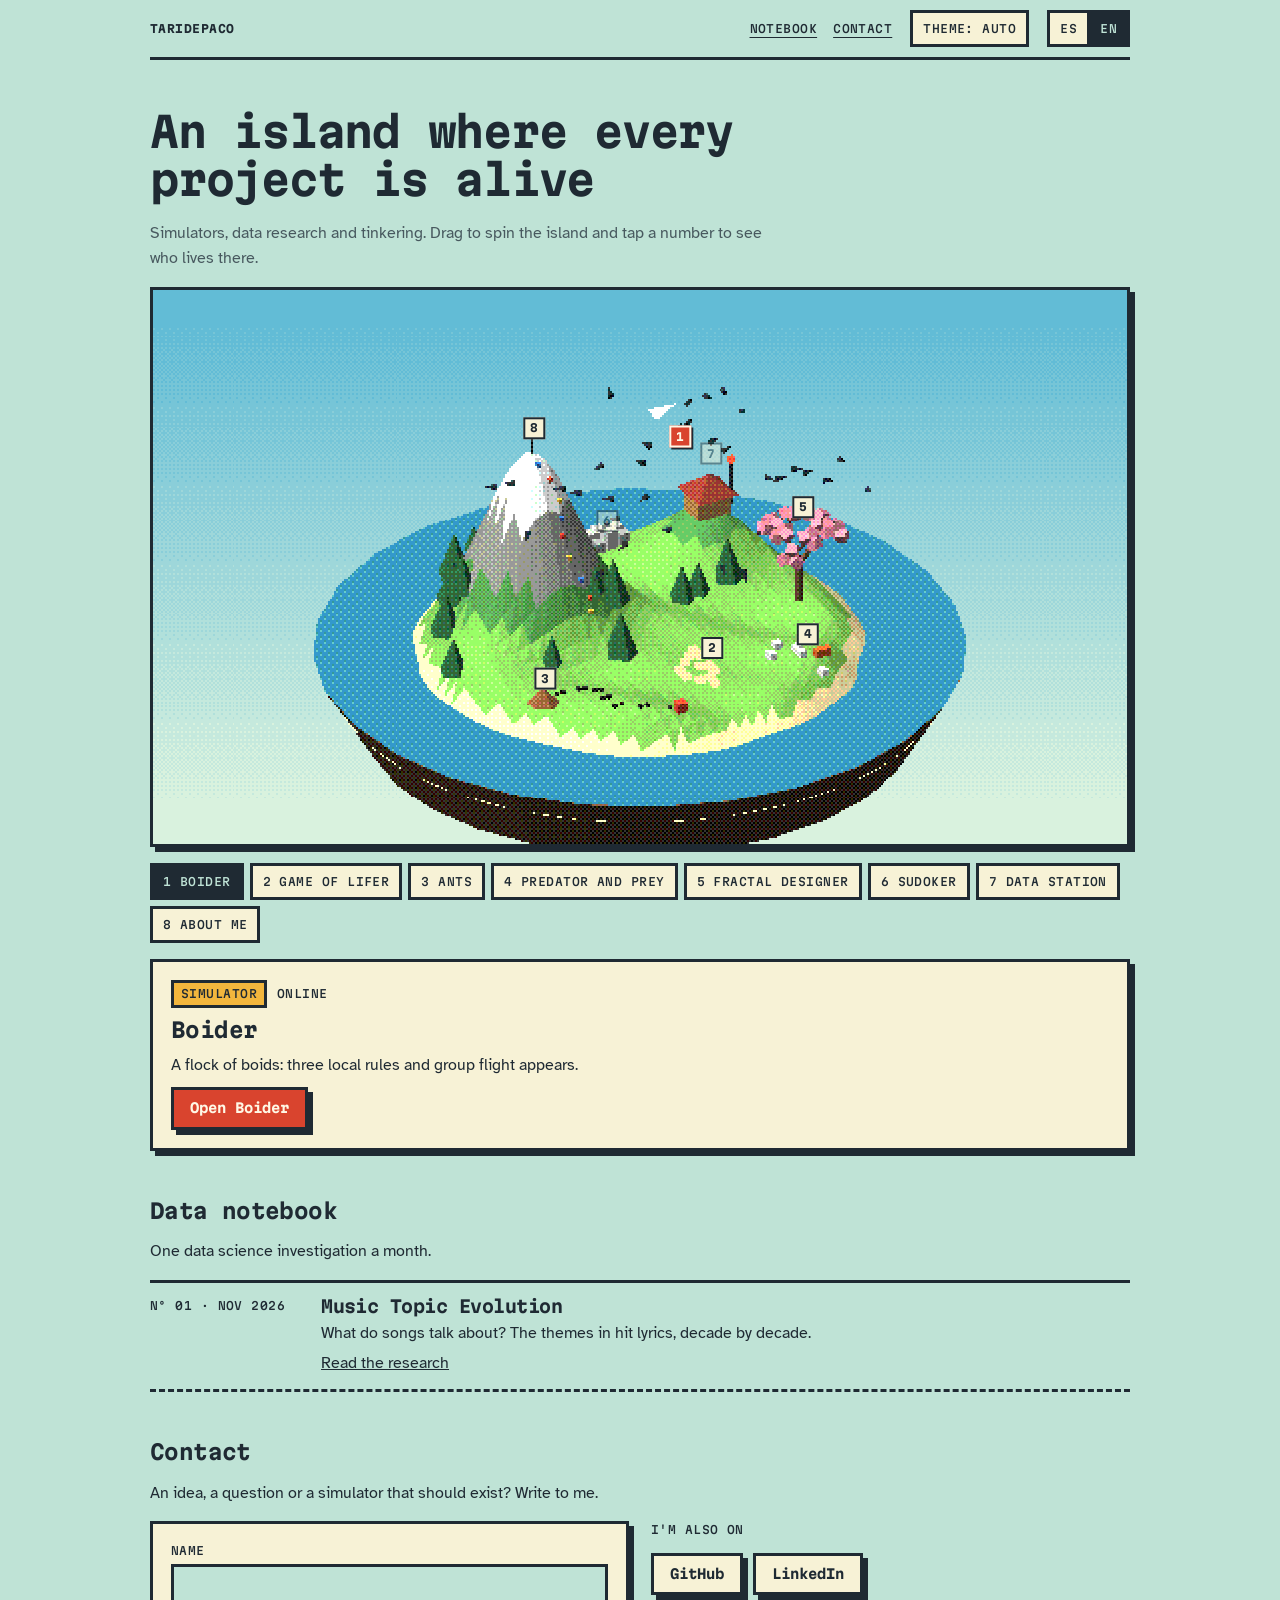
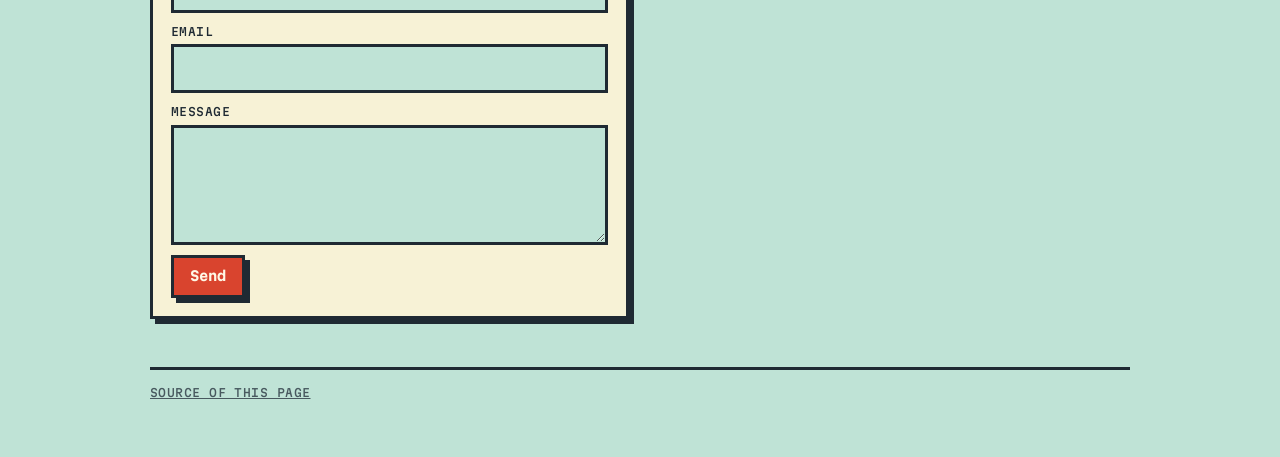
==== web/index.html @ cd47b2d7 "Publicar con GitHub Actions y guardar aquí el despliegue común - La web pasa a web/. deploy/build.sh" ====
<!DOCTYPE html>
<html lang="es">

<head>
  <meta charset="utf-8">
  <meta name="viewport" content="width=device-width, initial-scale=1, viewport-fit=cover">
  <title>taridepaco</title>
  <meta name="description" content="Simuladores, investigaciones de datos y cacharros de taridepaco, en una isla donde cada proyecto está vivo.">
  <meta property="og:title" content="taridepaco">
  <meta property="og:description" content="Simuladores, investigaciones de datos y cacharros, en una isla donde cada proyecto está vivo.">
  <meta property="og:type" content="website">
  <meta property="og:url" content="https://taridepaco.github.io/">
  <meta name="theme-color" content="#bfe3d6">
  <link rel="icon" href="img/favicon.svg" type="image/svg+xml">
  <script>
    // idioma antes del primer pintado: ?lang=, luego la última elección, luego el navegador
    (function () {
      var l = null;
      try {
        var q = new URLSearchParams(location.search).get("lang"), s = null;
        try { s = localStorage.getItem("taridepaco-lang"); } catch (e) { /* sin almacenamiento */ }
        var n = (navigator.languages && navigator.languages[0]) || navigator.language || "";
        l = q || s || (/^es/i.test(n) ? "es" : "en");
      } catch (e) { /* navegador antiguo */ }
      document.documentElement.lang = l === "en" ? "en" : "es";
    })();
  </script>
  <script src="js/theme.js"></script>
  <link rel="preconnect" href="https://fonts.googleapis.com">
  <link rel="preconnect" href="https://fonts.gstatic.com" crossorigin>
  <link rel="stylesheet" href="https://fonts.googleapis.com/css2?family=Atkinson+Hyperlegible:ital,wght@0,400;0,700;1,400&family=Martian+Mono:wght@500;700&display=swap">
  <link rel="stylesheet" href="css/system.css">
  <link rel="stylesheet" href="css/landing.css">
</head>

<body>
  <div class="wrap">
    <header class="topbar">
      <a class="brand util" href="https://github.com/taridepaco" target="_blank" rel="noopener me">taridepaco</a>
      <nav class="util" aria-label="Secciones / Sections">
        <a href="#cuaderno" data-i18n="nav.notebook">Cuaderno</a>
        <a href="#contacto" data-i18n="nav.contact">Contacto</a>
      </nav>
      <button class="chip" type="button" id="theme-btn">Tema: auto</button>
      <div class="lang-switch" role="group" aria-label="Language / Idioma">
        <button type="button" data-lang="es" lang="es" aria-label="Español" aria-pressed="true">ES</button>
        <button type="button" data-lang="en" lang="en" aria-label="English" aria-pressed="false">EN</button>
      </div>
    </header>

    <main class="wrap">
      <section class="hero" id="isla">
        <h1 data-i18n="h1">Una isla donde cada proyecto está vivo</h1>
        <p class="pitch" data-i18n="pitch">Simuladores, investigaciones de datos y cacharros. Arrastra para girar la isla y toca un número para ver quién vive ahí.</p>
        <div class="screen" id="screen"><canvas aria-hidden="true"></canvas></div>
        <div class="legend" id="legend" role="group"></div>
        <article class="card" aria-live="polite">
          <div class="row"><span class="tag" id="c-kind"></span><span class="util" id="c-status"></span></div>
          <h2 id="c-name"></h2>
          <p id="c-desc"></p>
          <div class="row"><a class="btn" id="c-link" hidden></a></div>
        </article>
      </section>

      <section id="cuaderno">
        <h2 data-i18n="nb.h">Cuaderno de datos</h2>
        <p data-i18n="nb.p">Una investigación de data science al mes.</p>
        <ol class="issues" id="issues"></ol>
      </section>

      <section id="contacto">
        <h2 data-i18n="ct.h">Contacto</h2>
        <p data-i18n="ct.p">¿Una idea, una duda o un simulador que debería existir? Escríbeme.</p>
        <div class="contact">
          <form class="card" id="contact-form" action="https://formspree.io/f/myybvgwj" method="POST">
            <label><span class="util" data-i18n="f.name">Nombre</span>
              <input id="f-name" type="text" name="name" autocomplete="name" required></label>
            <label><span class="util" data-i18n="f.mail">Correo</span>
              <input id="f-mail" type="email" name="_replyto" autocomplete="email" required></label>
            <label><span class="util" data-i18n="f.msg">Mensaje</span>
              <textarea id="f-msg" name="message" required></textarea></label>
            <div class="hp" aria-hidden="true"><input type="text" name="_gotcha" tabindex="-1" autocomplete="off"></div>
            <div class="row"><button class="btn" type="submit" id="f-send" data-i18n="f.send">Enviar</button></div>
            <p id="f-note" role="status" hidden></p>
          </form>
          <div class="side">
            <span class="util" data-i18n="ct.links">También estoy en</span>
            <div class="row">
              <a class="btn ghost" href="https://github.com/taridepaco" target="_blank" rel="noopener me">GitHub</a>
              <a class="btn ghost" href="https://es.linkedin.com/in/daniel-tar%C3%AD-b38a69b1" target="_blank" rel="noopener me">LinkedIn</a>
            </div>
          </div>
        </div>
      </section>
    </main>

    <footer class="util">
      <a href="https://github.com/taridepaco/taridepaco.github.io" target="_blank" rel="noopener" data-i18n="foot.code">Código de esta página</a>
    </footer>
  </div>

  <script src="js/vendor/three.min.js"></script>
  <script src="js/data.js"></script>
  <script src="js/island.js"></script>
  <script src="js/main.js"></script>
</body>

</html>
---- web/css/system.css ----
/* taridepaco · sistema común
   Tokens y piezas compartidas por la landing y las páginas de proyecto.
   Para usarlo en otro repositorio: copia este archivo y enlázalo junto a las fuentes:
   <link rel="stylesheet" href="https://fonts.googleapis.com/css2?family=Atkinson+Hyperlegible:ital,wght@0,400;0,700;1,400&family=Martian+Mono:wght@500;700&display=swap">
   Tema: claro por defecto, oscuro si el sistema lo pide; data-theme="light|dark" en <html> manda sobre
   el sistema (lo gestiona js/theme.js).
   Reglas de la casa: esquinas cuadradas, bordes gruesos, sombras duras sin desenfoque. */
:root {
  --bg: #bfe3d6;
  --surface: #f7f2d6;
  --ink: #1f2a33;
  --muted: #48595f;
  --accent: #d9442e;
  --accent-ink: #fff8e6;
  --second: #f2b63d;
  --on-second: #1f2a33;
  --line: #1f2a33;
  --shade: #1f2a33;

  --f-display: "Martian Mono", "Consolas", "Courier New", monospace;
  --f-body: "Atkinson Hyperlegible", "Verdana", sans-serif;
  --f-util: "Martian Mono", "Consolas", "Courier New", monospace;

  --bw: 3px;
  --shadow: 5px 5px 0 var(--shade);
  --h1: clamp(1.55rem, 4.6vw, 2.6rem);
  --h2: 1.3rem;
  --body: 1.02rem;
  --util: .7rem;
  color-scheme: light;
}

/* paleta oscura: los dos bloques deben llevar los mismos valores */
@media (prefers-color-scheme: dark) {
  :root:not([data-theme="light"]) {
    --bg: #12222b;
    --surface: #1d343e;
    --ink: #f1ead0;
    --muted: #a3b8b3;
    --accent: #f0694a;
    --accent-ink: #14202a;
    --second: #f2b63d;
    --on-second: #14202a;
    --line: #f1ead0;
    --shade: #050b0f;
    color-scheme: dark;
  }
}
:root[data-theme="dark"] {
  --bg: #12222b;
  --surface: #1d343e;
  --ink: #f1ead0;
  --muted: #a3b8b3;
  --accent: #f0694a;
  --accent-ink: #14202a;
  --second: #f2b63d;
  --on-second: #14202a;
  --line: #f1ead0;
  --shade: #050b0f;
  color-scheme: dark;
}

*, *::before, *::after { box-sizing: border-box; }
body {
  margin: 0;
  background: var(--bg);
  color: var(--ink);
  font-family: var(--f-body);
  font-size: var(--body);
  line-height: 1.55;
}
h1, h2, h3 {
  font-family: var(--f-display);
  font-weight: 700;
  line-height: 1.15;
  letter-spacing: -.03em;
  margin: 0;
  text-wrap: balance;
}
h1 { font-size: var(--h1); }
h2 { font-size: var(--h2); }
h3 { font-size: 1.05em; }
p { margin: 0; max-width: 62ch; }
a { color: inherit; }
button { font: inherit; color: inherit; cursor: pointer; }
img { max-width: 100%; }
[hidden] { display: none !important; }
:focus-visible { outline: 3px solid var(--accent); outline-offset: 2px; }

/* etiqueta pequeña en mayúsculas */
.util {
  font-family: var(--f-util);
  font-weight: 500;
  font-size: var(--util);
  letter-spacing: .04em;
  text-transform: uppercase;
}
.muted { color: var(--muted); }

/* caja */
.card {
  border: var(--bw) solid var(--line);
  box-shadow: var(--shadow);
  background: var(--surface);
  padding: 18px;
  display: flex;
  flex-direction: column;
  gap: 10px;
  min-width: 0;
}
.row { display: flex; flex-wrap: wrap; gap: 10px; align-items: center; }

.tag {
  font-family: var(--f-util);
  font-weight: 500;
  font-size: var(--util);
  letter-spacing: .04em;
  text-transform: uppercase;
  border: var(--bw) solid var(--line);
  padding: 2px 7px;
  background: var(--second);
  color: var(--on-second);
}

.btn {
  display: inline-block;
  font-family: var(--f-display);
  font-weight: 700;
  font-size: .82em;
  text-decoration: none;
  background: var(--accent);
  color: var(--accent-ink);
  border: var(--bw) solid var(--line);
  box-shadow: var(--shadow);
  padding: 8px 16px;
}
.btn.ghost { background: var(--surface); color: var(--ink); }
.btn:active { transform: translate(2px, 2px); box-shadow: 3px 3px 0 var(--shade); }
.btn[disabled] { opacity: .6; cursor: default; }

/* botón pequeño conmutable: selector de idioma, filtros, leyendas */
.chip, .lang-switch button {
  font-family: var(--f-util);
  font-weight: 500;
  font-size: var(--util);
  letter-spacing: .04em;
  text-transform: uppercase;
  background: var(--surface);
  border: var(--bw) solid var(--line);
  padding: 7px 10px;
  min-height: 36px;
}
.chip[aria-pressed="true"], .lang-switch button[aria-pressed="true"] { background: var(--ink); color: var(--bg); }
.lang-switch { display: flex; }
.lang-switch button + button { border-left: 0; }

/* formularios */
label { display: flex; flex-direction: column; gap: 4px; }
input, textarea {
  font: inherit;
  color: var(--ink);
  background: var(--bg);
  border: var(--bw) solid var(--line);
  border-radius: 0;
  padding: 9px 10px;
  width: 100%;
}
textarea { min-height: 120px; resize: vertical; }

@media (prefers-reduced-motion: reduce) {
  .btn:active { transform: none; }
}
---- web/css/landing.css ----
/* Lo que solo usa la portada: la barra, la pantalla de la isla y el cuaderno. */
body {
  padding: 0 max(16px, env(safe-area-inset-right, 0px)) 56px max(16px, env(safe-area-inset-left, 0px));
}
.wrap { max-width: 980px; margin: 0 auto; display: flex; flex-direction: column; gap: 48px; }

.topbar {
  position: sticky;
  top: 0;
  z-index: 5;
  background: var(--bg);
  padding: 10px 0;
  padding-top: max(10px, env(safe-area-inset-top, 0px));
  display: flex;
  flex-wrap: wrap;
  gap: 8px 18px;
  align-items: center;
  border-bottom: var(--bw) solid var(--line);
}
.topbar .brand { font-weight: 700; text-decoration: none; margin-right: auto; }
.topbar nav { display: flex; gap: 16px; }
.topbar nav a { text-underline-offset: 4px; }

.hero { display: flex; flex-direction: column; gap: 16px; }
.hero .pitch { color: var(--muted); }

.screen {
  position: relative;
  border: var(--bw) solid var(--line);
  box-shadow: var(--shadow);
  background: var(--surface);
  aspect-ratio: 16 / 10;
  max-height: 560px;
  width: 100%;
  overflow: hidden;
  touch-action: pan-y;
  cursor: grab;
  user-select: none;
  -webkit-user-select: none;
}
.screen:active { cursor: grabbing; }
.screen canvas { display: block; width: 100%; height: 100%; image-rendering: pixelated; }
.screen.no-gl { aspect-ratio: auto; min-height: 0; height: 12px; cursor: default; }
.screen.no-gl .mk, .screen.no-gl canvas { display: none; }
@media (max-width: 620px) { .screen { aspect-ratio: 1 / 1; } }

.mk {
  position: absolute;
  left: 0;
  top: 0;
  width: 34px;
  height: 34px;
  margin: -17px 0 0 -17px;
  padding: 0;
  background: none;
  border: 0;
  display: grid;
  place-items: center;
}
.mk span {
  width: 22px;
  height: 22px;
  display: grid;
  place-items: center;
  background: var(--surface);
  color: var(--ink);
  border: 2px solid var(--ink);
  font-family: var(--f-util);
  font-weight: 700;
  font-size: 11px;
  line-height: 1;
}
.mk[aria-pressed="true"] span { background: var(--accent); color: var(--accent-ink); border-color: var(--accent-ink); }
/* el elegido con página se ve como un botón: otro toque lo abre */
.mk.go span { box-shadow: 2px 2px 0 var(--shade); }
@media (hover: hover) {
  .mk.go:hover span { transform: translate(-1px, -1px); box-shadow: 3px 3px 0 var(--shade); }
}
.mk.go:active span { transform: translate(1px, 1px); box-shadow: 1px 1px 0 var(--shade); }
.mk.far { opacity: .45; }

.legend { display: flex; flex-wrap: wrap; gap: 6px; }

section { display: flex; flex-direction: column; gap: 16px; scroll-margin-top: 80px; }

.issues { list-style: none; margin: 0; padding: 0; border-top: var(--bw) solid var(--line); }
.issues li {
  display: grid;
  grid-template-columns: 9.5em 1fr;
  gap: 4px 16px;
  padding: 14px 0;
  border-bottom: var(--bw) dashed var(--line);
}
.issues li > * { min-width: 0; }
.issues .body { display: flex; flex-direction: column; gap: 4px; }
@media (max-width: 520px) { .issues li { grid-template-columns: 1fr; } }

.contact { display: grid; grid-template-columns: repeat(auto-fit, minmax(260px, 1fr)); gap: 22px; align-items: start; }
.contact form { display: flex; flex-direction: column; gap: 10px; }
.contact .hp { position: absolute; left: -9999px; width: 1px; height: 1px; overflow: hidden; }
.contact .side { display: flex; flex-direction: column; gap: 14px; }

footer { border-top: var(--bw) solid var(--line); padding-top: 14px; display: flex; flex-wrap: wrap; gap: 8px 18px; justify-content: space-between; color: var(--muted); }
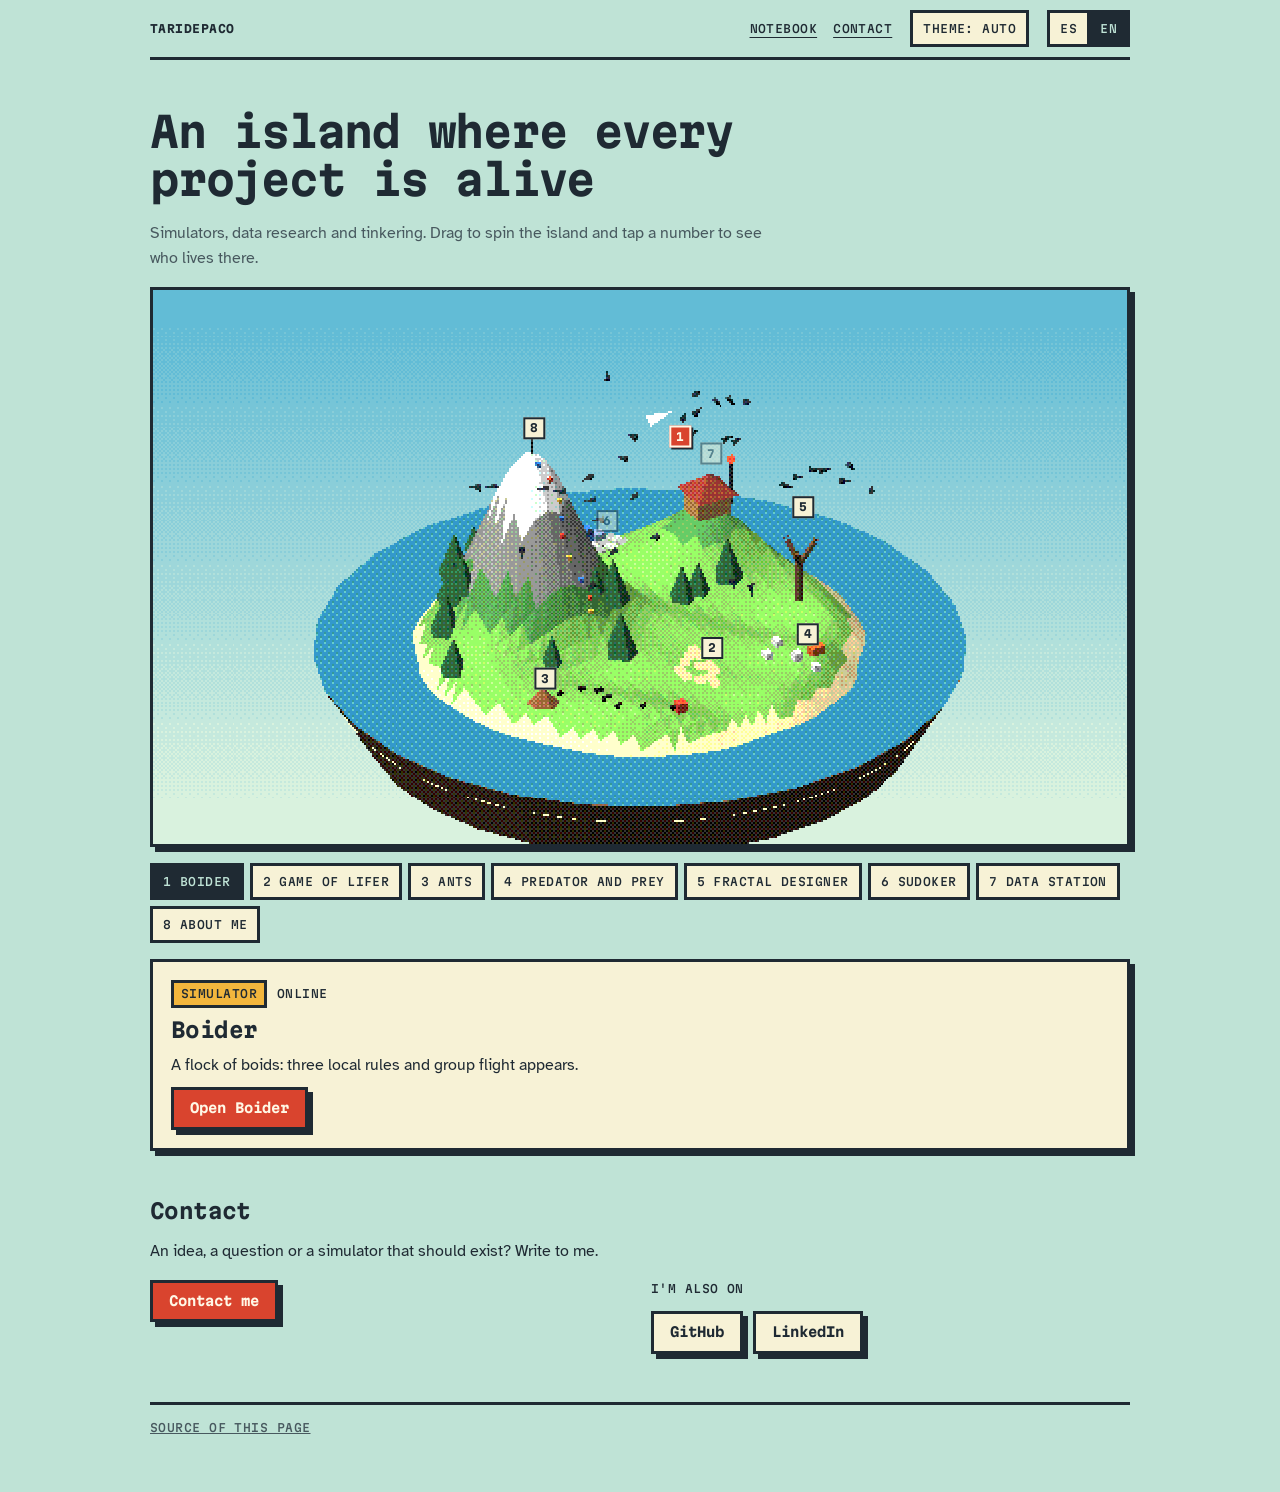
==== commit e446849c: "Mete el cuaderno en la tarjeta de la Estación de datos y pliega el contacto Cuaderno de datos: - Des" ====
--- a/web/index.html
+++ b/web/index.html
@@ -54,35 +54,34 @@
         <p class="pitch" data-i18n="pitch">Simuladores, investigaciones de datos y cacharros. Arrastra para girar la isla y toca un número para ver quién vive ahí.</p>
         <div class="screen" id="screen"><canvas aria-hidden="true"></canvas></div>
         <div class="legend" id="legend" role="group"></div>
-        <article class="card" aria-live="polite">
+        <!-- id="cuaderno": el cuaderno de datos vive en esta tarjeta cuando está elegida la Estación de datos -->
+        <article class="card" id="cuaderno" aria-live="polite">
           <div class="row"><span class="tag" id="c-kind"></span><span class="util" id="c-status"></span></div>
           <h2 id="c-name"></h2>
           <p id="c-desc"></p>
+          <ol class="issues" id="issues" hidden></ol>
           <div class="row"><a class="btn" id="c-link" hidden></a></div>
         </article>
-      </section>
-
-      <section id="cuaderno">
-        <h2 data-i18n="nb.h">Cuaderno de datos</h2>
-        <p data-i18n="nb.p">Una investigación de data science al mes.</p>
-        <ol class="issues" id="issues"></ol>
       </section>
 
       <section id="contacto">
         <h2 data-i18n="ct.h">Contacto</h2>
         <p data-i18n="ct.p">¿Una idea, una duda o un simulador que debería existir? Escríbeme.</p>
         <div class="contact">
-          <form class="card" id="contact-form" action="https://formspree.io/f/myybvgwj" method="POST">
-            <label><span class="util" data-i18n="f.name">Nombre</span>
-              <input id="f-name" type="text" name="name" autocomplete="name" required></label>
-            <label><span class="util" data-i18n="f.mail">Correo</span>
-              <input id="f-mail" type="email" name="_replyto" autocomplete="email" required></label>
-            <label><span class="util" data-i18n="f.msg">Mensaje</span>
-              <textarea id="f-msg" name="message" required></textarea></label>
-            <div class="hp" aria-hidden="true"><input type="text" name="_gotcha" tabindex="-1" autocomplete="off"></div>
-            <div class="row"><button class="btn" type="submit" id="f-send" data-i18n="f.send">Enviar</button></div>
-            <p id="f-note" role="status" hidden></p>
-          </form>
+          <details class="write" id="contact-box">
+            <summary class="btn" data-i18n="ct.open">Contacta conmigo</summary>
+            <form class="card" id="contact-form" action="https://formspree.io/f/myybvgwj" method="POST">
+              <label><span class="util" data-i18n="f.name">Nombre</span>
+                <input id="f-name" type="text" name="name" autocomplete="name" required></label>
+              <label><span class="util" data-i18n="f.mail">Correo</span>
+                <input id="f-mail" type="email" name="_replyto" autocomplete="email" required></label>
+              <label><span class="util" data-i18n="f.msg">Mensaje</span>
+                <textarea id="f-msg" name="message" required></textarea></label>
+              <div class="hp" aria-hidden="true"><input type="text" name="_gotcha" tabindex="-1" autocomplete="off"></div>
+              <div class="row"><button class="btn" type="submit" id="f-send" data-i18n="f.send">Enviar</button></div>
+              <p id="f-note" role="status" hidden></p>
+            </form>
+          </details>
           <div class="side">
             <span class="util" data-i18n="ct.links">También estoy en</span>
             <div class="row">
--- a/web/css/landing.css
+++ b/web/css/landing.css
@@ -81,9 +81,11 @@
 
 .legend { display: flex; flex-wrap: wrap; gap: 6px; }
 
-section { display: flex; flex-direction: column; gap: 16px; scroll-margin-top: 80px; }
+section, #cuaderno { scroll-margin-top: 80px; }
+section { display: flex; flex-direction: column; gap: 16px; }
 
-.issues { list-style: none; margin: 0; padding: 0; border-top: var(--bw) solid var(--line); }
+/* el cuaderno de datos, dentro de la tarjeta de la Estación de datos */
+.issues { list-style: none; margin: 4px 0 0; padding: 0; border-top: var(--bw) solid var(--line); }
 .issues li {
   display: grid;
   grid-template-columns: 9.5em 1fr;
@@ -92,11 +94,17 @@
   border-bottom: var(--bw) dashed var(--line);
 }
 .issues li > * { min-width: 0; }
+.issues li:last-child { border-bottom: 0; padding-bottom: 0; }
 .issues .body { display: flex; flex-direction: column; gap: 4px; }
+.issues .body .row { margin-top: 6px; }
 @media (max-width: 520px) { .issues li { grid-template-columns: 1fr; } }
 
 .contact { display: grid; grid-template-columns: repeat(auto-fit, minmax(260px, 1fr)); gap: 22px; align-items: start; }
-.contact form { display: flex; flex-direction: column; gap: 10px; }
+.contact form { display: flex; flex-direction: column; gap: 10px; margin-top: 16px; }
+/* el formulario está plegado: el botón "Contacta conmigo" lo despliega y, abierto, se queda en blanco */
+.write > summary { list-style: none; cursor: pointer; }
+.write > summary::-webkit-details-marker { display: none; }
+.write[open] > summary { background: var(--surface); color: var(--ink); }
 .contact .hp { position: absolute; left: -9999px; width: 1px; height: 1px; overflow: hidden; }
 .contact .side { display: flex; flex-direction: column; gap: 14px; }
 
